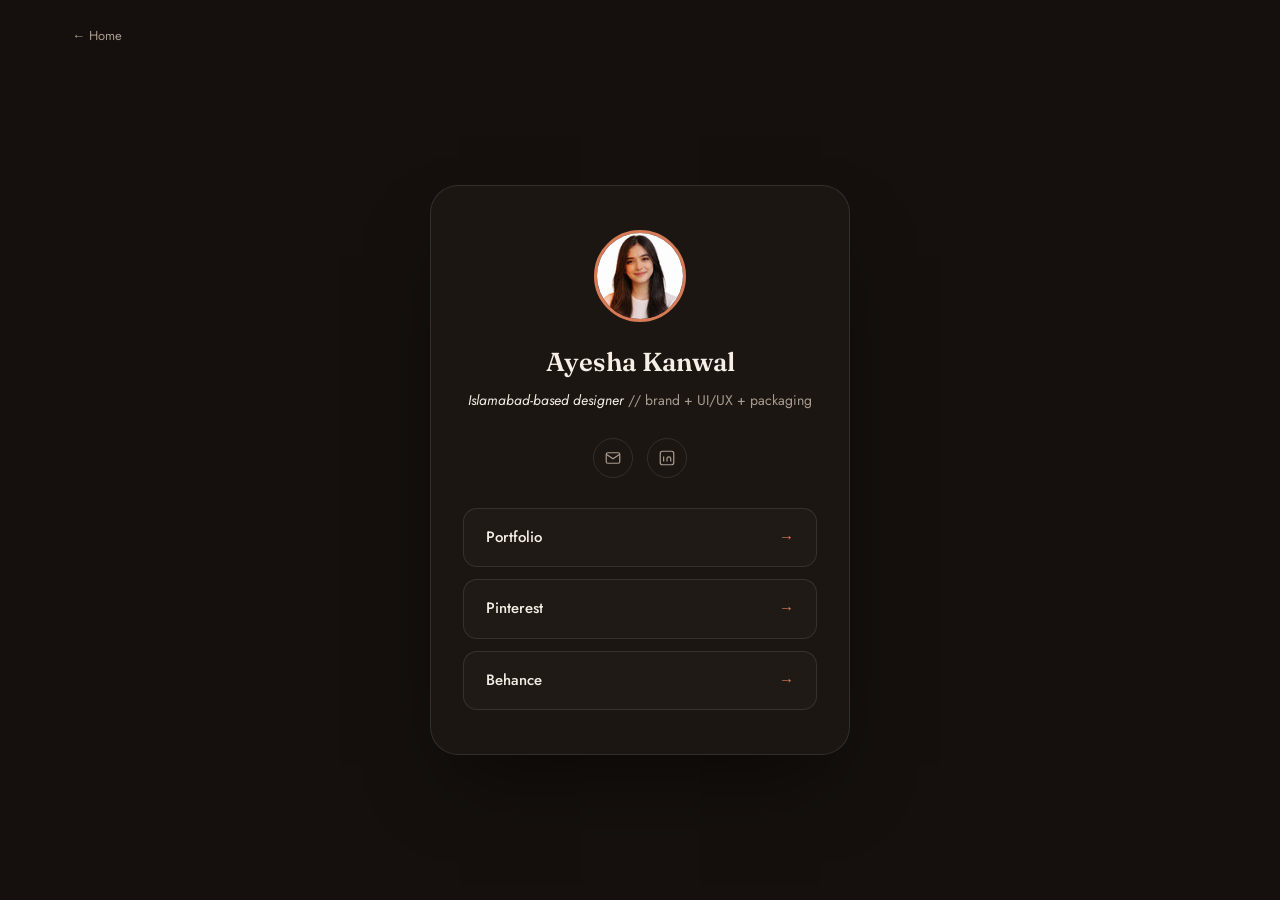
==== links.html @ e9905bc5 "Redesign as hero landing + link-in-bio + portfolio pages Replace the multi-section homepage with a t" ====
<!DOCTYPE html>
<html lang="en">
<head>
<meta charset="UTF-8">
<meta name="viewport" content="width=device-width, initial-scale=1.0">
<title>Ayesha Kanwal — Links</title>
<meta name="description" content="Ayesha Kanwal — Portfolio, Pinterest and Behance.">
<link rel="icon" href="data:image/svg+xml,%3Csvg xmlns='http://www.w3.org/2000/svg' viewBox='0 0 100 100'%3E%3Crect width='100' height='100' rx='22' fill='%2315100d'/%3E%3Ctext x='50' y='68' font-size='50' font-family='Georgia' font-weight='700' fill='%23d97a56' text-anchor='middle'%3EAK%3C/text%3E%3C/svg%3E">
<link rel="preconnect" href="https://fonts.googleapis.com">
<link rel="preconnect" href="https://fonts.gstatic.com" crossorigin>
<link href="https://fonts.googleapis.com/css2?family=Fraunces:ital,opsz,wght@0,9..144,500;1,9..144,500;1,9..144,600&family=Jost:wght@400;500;600&display=swap" rel="stylesheet">
<link rel="stylesheet" href="css/style.css">
</head>
<body class="links-body">

<a href="index.html" class="links-back" data-hover>← Home</a>

<div class="links-card reveal">
  <img class="links-avatar" src="assets/ayesha-avatar.jpg" alt="Ayesha Kanwal">
  <h1 class="links-name">Ayesha Kanwal</h1>
  <p class="links-bio"><em>Islamabad-based designer</em> // brand + UI/UX + packaging</p>

  <div class="links-icons">
    <a href="mailto:design.by.ayesha.k@gmail.com" aria-label="Email" data-hover>
      <svg viewBox="0 0 24 24" fill="none" stroke="currentColor" stroke-width="1.6"><rect x="3" y="5" width="18" height="14" rx="2"/><path d="M3 7l9 6 9-6"/></svg>
    </a>
    <a href="https://www.linkedin.com/in/ayesha-kanwal-a66848278" target="_blank" rel="noopener noreferrer" aria-label="LinkedIn" data-hover>
      <svg viewBox="0 0 24 24" fill="none" stroke="currentColor" stroke-width="1.6"><rect x="3" y="3" width="18" height="18" rx="3"/><path d="M7.5 10v6.5M7.5 7.5v.01M12 16.5V13c0-1.4 1-2.5 2.5-2.5s2.5 1.1 2.5 2.5v3.5"/></svg>
    </a>
  </div>

  <nav class="links-buttons">
    <a class="link-btn" href="portfolio.html" data-hover>
      <span>Portfolio</span><i>→</i>
    </a>
    <a class="link-btn" href="https://www.pinterest.com/" target="_blank" rel="noopener noreferrer" data-hover title="Placeholder — replace with Ayesha's real Pinterest URL">
      <span>Pinterest</span><i>→</i>
    </a>
    <a class="link-btn" href="https://www.behance.net/ayeshakanwal14" target="_blank" rel="noopener noreferrer" data-hover>
      <span>Behance</span><i>→</i>
    </a>
  </nav>
</div>

<script src="js/script.js"></script>
</body>
</html>
---- css/style.css ----
/* ---------- Reset & base ---------- */
* { margin: 0; padding: 0; box-sizing: border-box; }

:root {
  --bg: #15100d;
  --bg-soft: #1c1612;
  --card: #211a15;
  --border: rgba(255,255,255,0.1);
  --text: #f5efe6;
  --text-dim: #a89c8f;
  --accent: #d97a56;
  --serif: "Fraunces", Georgia, serif;
  --sans: "Jost", -apple-system, BlinkMacSystemFont, sans-serif;
  --gutter: clamp(20px, 6vw, 72px);
}

html { scroll-behavior: smooth; }

body {
  background: var(--bg);
  color: var(--text);
  font-family: var(--sans);
  line-height: 1.55;
}

img { max-width: 100%; display: block; }
a { color: inherit; text-decoration: none; }

/* ---------- Cursor ---------- */
.cursor-dot {
  position: fixed; top: 0; left: 0; width: 12px; height: 12px;
  border-radius: 50%; background: var(--accent);
  pointer-events: none; z-index: 9999;
  transform: translate(-50%, -50%);
  transition: width .2s ease, height .2s ease, background .2s ease, opacity .2s ease;
  opacity: 0;
}
.cursor-dot.active { opacity: 1; }
.cursor-dot.hovering { width: 42px; height: 42px; background: rgba(217,122,86,.22); border: 1px solid var(--accent); }

/* ---------- Reveal ---------- */
.reveal { opacity: 0; transform: translateY(22px); transition: opacity .8s ease var(--d,0s), transform .8s ease var(--d,0s); }
.reveal.in-view { opacity: 1; transform: none; }

/* =====================================================
   HERO PAGE (index.html)
===================================================== */
.hero-body { min-height: 100vh; overflow-x: hidden; }

.hero-page {
  min-height: 100vh;
  display: flex;
  flex-direction: column;
  justify-content: space-between;
  padding: 56px var(--gutter) 44px;
  gap: 40px;
}

.hero-top { text-align: center; }
.wordmark {
  font-family: var(--sans);
  font-weight: 500;
  font-size: clamp(13px, 1.6vw, 16px);
  letter-spacing: .38em;
  text-transform: uppercase;
}
.hero-kicker {
  margin-top: 12px;
  font-family: var(--serif);
  font-style: italic;
  font-size: clamp(13px, 1.6vw, 16px);
  color: var(--text-dim);
  letter-spacing: .01em;
}

.collage-stage {
  position: relative;
  width: 100%;
  max-width: 1200px;
  margin: 0 auto;
  min-height: clamp(380px, 56vw, 620px);
  flex: 1;
}

.collage-headline {
  position: absolute;
  inset: 0;
  display: flex;
  flex-direction: column;
  align-items: center;
  justify-content: center;
  text-align: center;
  font-family: var(--serif);
  font-style: italic;
  font-weight: 500;
  font-size: clamp(2.1rem, 7.4vw, 5.2rem);
  line-height: 1.08;
  z-index: 1;
  pointer-events: none;
}
.collage-headline .line-2 { color: var(--accent); }

.collage-photo {
  position: absolute;
  overflow: hidden;
  z-index: 2;
  border: 1px solid var(--border);
  box-shadow: 0 30px 55px -18px rgba(0,0,0,.65);
  background: var(--card);
}
.collage-photo img { width: 100%; height: 100%; object-fit: cover; }

.photo-1 { width: 21%; aspect-ratio: 1/1; top: 2%; left: 4%; border-radius: 50%; transform: rotate(-4deg); }
.photo-2 { width: 25%; aspect-ratio: 1/1; top: -2%; left: 37%; border-radius: 50%; transform: rotate(3deg); }
.photo-3 { width: 19%; aspect-ratio: 4/5; top: 6%; right: 5%; border-radius: 22px; transform: rotate(5deg); }
.photo-4 { width: 19%; aspect-ratio: 4/5; bottom: 4%; left: 33%; border-radius: 22px; transform: rotate(-5deg); }
.photo-5 { width: 21%; aspect-ratio: 4/5; bottom: -2%; right: 14%; border-radius: 22px; transform: rotate(4deg); }

.hero-bottom {
  display: flex;
  align-items: flex-end;
  justify-content: space-between;
  flex-wrap: wrap;
  gap: 24px;
}

.view-portfolio-btn {
  display: inline-flex;
  align-items: center;
  padding: 15px 30px;
  border: 1px solid var(--border);
  border-radius: 2px;
  font-family: var(--serif);
  font-style: italic;
  font-size: 16px;
  transition: background .25s ease, color .25s ease, border-color .25s ease;
}
.view-portfolio-btn:hover { background: var(--accent); border-color: var(--accent); color: #15100d; }

.hero-social {
  display: flex;
  align-items: center;
  gap: 22px;
  font-size: 13px;
  letter-spacing: .06em;
  text-transform: uppercase;
}
.social-label { display: flex; align-items: center; gap: 10px; font-style: italic; color: var(--text-dim); font-family: var(--serif); text-transform: none; letter-spacing: 0; }
.social-label i { display: inline-block; width: 40px; height: 1px; background: var(--border); }
.hero-social a { color: var(--text); transition: color .2s ease; }
.hero-social a:hover { color: var(--accent); }

@media (max-width: 720px) {
  .hero-page { padding: 40px 20px 32px; }
  .collage-stage { min-height: 460px; }
  .hero-bottom { flex-direction: column; align-items: center; text-align: center; }
  .view-portfolio-btn { width: 100%; justify-content: center; }
  .hero-social { flex-wrap: wrap; justify-content: center; }
}

/* =====================================================
   LINKS PAGE (links.html)
===================================================== */
.links-body {
  min-height: 100vh;
  display: flex;
  align-items: center;
  justify-content: center;
  padding: 80px 20px 40px;
}

.links-back {
  position: fixed;
  top: 26px; left: var(--gutter);
  font-size: 13px;
  color: var(--text-dim);
  transition: color .2s ease;
  z-index: 5;
}
.links-back:hover { color: var(--accent); }

.links-card {
  width: 100%;
  max-width: 420px;
  background: var(--bg-soft);
  border: 1px solid var(--border);
  border-radius: 28px;
  padding: 44px 32px;
  text-align: center;
  box-shadow: 0 40px 80px -30px rgba(0,0,0,.6);
}

.links-avatar {
  width: 92px; height: 92px;
  border-radius: 50%;
  object-fit: cover;
  margin: 0 auto 20px;
  border: 3px solid var(--accent);
}

.links-name { font-family: var(--serif); font-weight: 600; font-size: 26px; }
.links-bio { margin-top: 8px; color: var(--text-dim); font-size: 14px; }
.links-bio em { color: var(--text); font-style: italic; }

.links-icons { display: flex; justify-content: center; gap: 14px; margin: 26px 0 30px; }
.links-icons a {
  width: 40px; height: 40px; border-radius: 50%;
  border: 1px solid var(--border);
  display: flex; align-items: center; justify-content: center;
  color: var(--text-dim);
  transition: border-color .2s ease, color .2s ease;
}
.links-icons a:hover { border-color: var(--accent); color: var(--accent); }
.links-icons svg { width: 18px; height: 18px; }

.links-buttons { display: flex; flex-direction: column; gap: 12px; }
.link-btn {
  display: flex; align-items: center; justify-content: space-between;
  padding: 17px 22px;
  border: 1px solid var(--border);
  border-radius: 14px;
  background: rgba(255,255,255,.02);
  font-weight: 500; font-size: 15px;
  transition: border-color .2s ease, background .2s ease, transform .2s ease;
}
.link-btn i { color: var(--accent); font-style: normal; }
.link-btn:hover { border-color: var(--accent); background: rgba(217,122,86,.08); transform: translateY(-2px); }

/* =====================================================
   PORTFOLIO PAGE (portfolio.html)
===================================================== */
.portfolio-nav {
  display: flex; align-items: center; justify-content: space-between;
  padding: 26px var(--gutter);
  max-width: 1400px; margin: 0 auto;
}
.wordmark-sm { font-size: 13px; letter-spacing: .28em; font-weight: 500; }
.portfolio-back { font-size: 13px; color: var(--text-dim); transition: color .2s ease; }
.portfolio-back:hover { color: var(--accent); }

.portfolio-head { max-width: 1400px; margin: 0 auto; padding: 30px var(--gutter) 50px; max-width: 700px; }
.section-eyebrow { font-size: 13px; text-transform: uppercase; letter-spacing: .08em; color: var(--accent); font-weight: 600; margin-bottom: 14px; }
.portfolio-head h1 { font-family: var(--serif); font-weight: 600; font-size: clamp(1.8rem, 3.6vw, 2.8rem); letter-spacing: -.01em; }
.section-sub { margin-top: 14px; color: var(--text-dim); font-size: 16px; max-width: 60ch; }

.bento-wrap { max-width: 1400px; margin: 0 auto; padding: 0 var(--gutter) 110px; }

.bento {
  display: grid;
  grid-template-columns: repeat(4, 1fr);
  grid-auto-rows: 220px;
  grid-auto-flow: dense;
  gap: 20px;
}
.bento-item {
  position: relative; border-radius: 18px; overflow: hidden;
  border: 1px solid var(--border); background: var(--card); cursor: pointer;
}
.bento-item.size-big { grid-column: span 2; grid-row: span 2; }
.bento-item.size-wide { grid-column: span 2; grid-row: span 1; }
.bento-item.size-tall { grid-column: span 1; grid-row: span 2; }
.bento-item.size-normal { grid-column: span 1; grid-row: span 1; }

.bento-img { position: absolute; inset: 0; width: 100%; height: 100%; object-fit: cover; transition: opacity .5s ease, transform .6s cubic-bezier(.2,.7,.2,1); }
.bento-img.img-b { opacity: 0; }
.bento-item:hover .bento-img.img-a { opacity: 0; }
.bento-item:hover .bento-img.img-b { opacity: 1; transform: scale(1.06); }

.bento-overlay {
  position: absolute; inset: 0; z-index: 2; pointer-events: none;
  background: linear-gradient(to top, rgba(0,0,0,.88) 0%, rgba(0,0,0,.15) 55%, rgba(0,0,0,0) 75%);
  display: flex; flex-direction: column; justify-content: flex-end; padding: 22px;
}
.work-tag {
  align-self: flex-start; font-size: 11px; text-transform: uppercase; letter-spacing: .05em;
  font-weight: 700; color: #15100d; background: var(--accent); padding: 4px 10px; border-radius: 999px; margin-bottom: 12px;
}
.bento-title { font-family: var(--serif); font-weight: 600; font-size: clamp(16px, 1.6vw, 21px); line-height: 1.25; }
.bento-count { margin-top: 8px; font-size: 12px; color: var(--text-dim); }

.portfolio-footer {
  display: flex; justify-content: space-between; align-items: center; flex-wrap: wrap; gap: 12px;
  max-width: 1400px; margin: 0 auto; padding: 30px var(--gutter) 60px;
  border-top: 1px solid var(--border); color: var(--text-dim); font-size: 14px;
}
.portfolio-footer a:hover { color: var(--accent); }

/* ---------- Lightbox ---------- */
.lightbox {
  position: fixed; inset: 0; z-index: 200; background: rgba(8,6,5,.92);
  display: flex; align-items: center; justify-content: center; padding: 40px 20px;
  opacity: 0; pointer-events: none; transition: opacity .3s ease;
  backdrop-filter: blur(6px);
}
.lightbox.open { opacity: 1; pointer-events: auto; }
.lightbox-inner { max-width: 880px; width: 100%; max-height: 88vh; overflow-y: auto; background: var(--bg-soft); border: 1px solid var(--border); border-radius: 20px; padding: 28px; position: relative; }
.lightbox-close { position: sticky; top: 0; float: right; background: var(--card); border: 1px solid var(--border); color: var(--text); width: 38px; height: 38px; border-radius: 50%; cursor: pointer; font-size: 16px; z-index: 5; }
.lightbox-images { display: flex; flex-direction: column; gap: 14px; clear: both; margin-top: 8px; }
.lightbox-images img { border-radius: 12px; width: 100%; }
.lightbox-meta { margin-top: 22px; text-align: center; }
.lightbox-meta h3 { font-family: var(--serif); font-size: 22px; font-weight: 600; margin: 12px 0 20px; }
.btn-solid {
  display: inline-flex; align-items: center; gap: 8px;
  padding: 14px 26px; border-radius: 999px; font-weight: 600; font-size: 14px;
  background: var(--accent); color: #15100d;
  transition: transform .25s ease, filter .25s ease;
}
.btn-solid:hover { transform: translateY(-2px); filter: brightness(1.08); }

@media (max-width: 1000px) {
  .bento { grid-template-columns: repeat(2, 1fr); }
  .bento-item.size-big { grid-column: span 2; grid-row: span 2; }
  .bento-item.size-wide { grid-column: span 2; }
  .bento-item.size-tall { grid-column: span 1; grid-row: span 2; }
}
@media (max-width: 640px) {
  .bento { grid-template-columns: 1fr; grid-auto-rows: 260px; }
  .bento-item.size-big, .bento-item.size-wide, .bento-item.size-tall, .bento-item.size-normal { grid-column: span 1; grid-row: span 1; }
  .portfolio-nav { flex-direction: column; gap: 10px; text-align: center; }
}
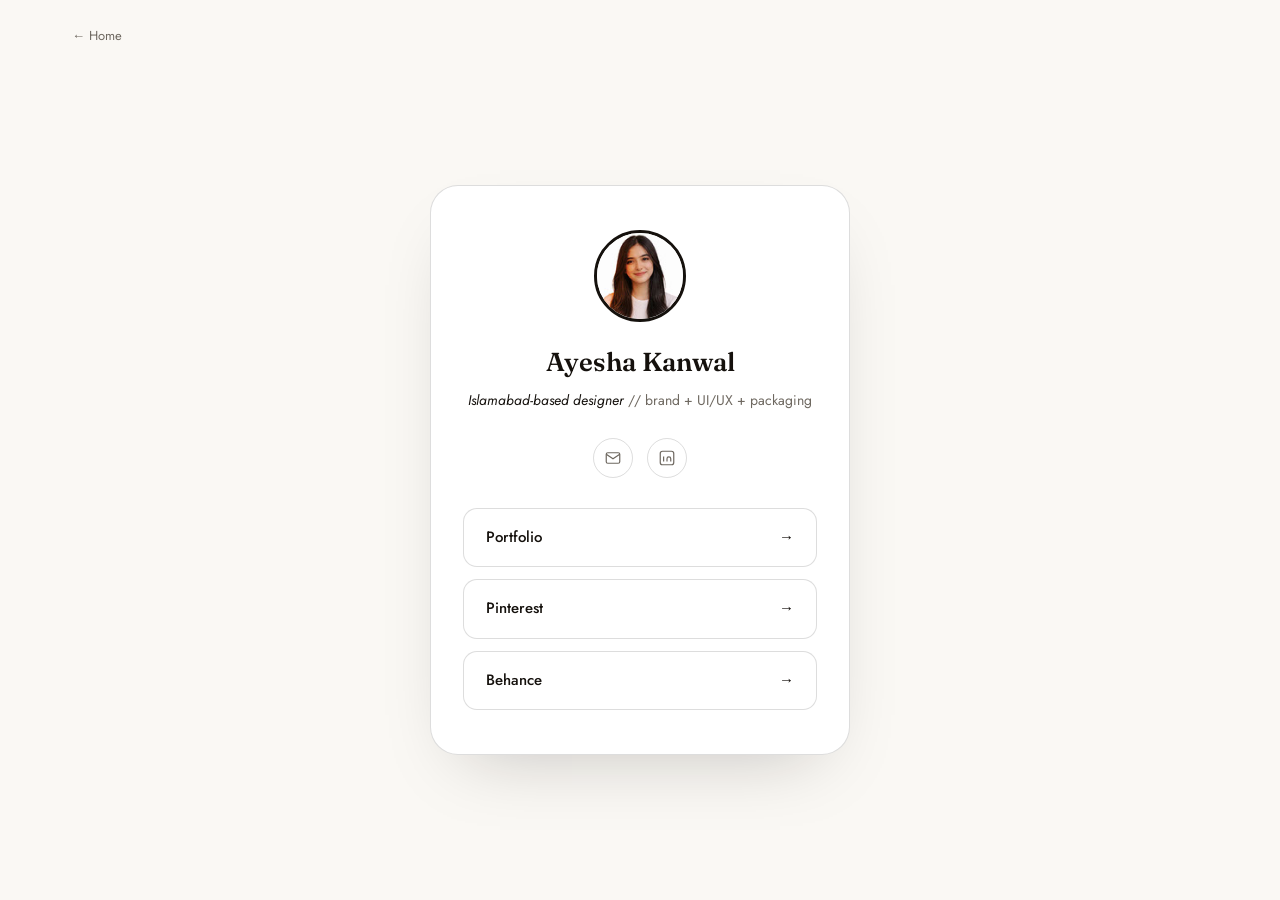
==== commit 810e4a37: "Redesign hero: white/black type-driven layout with cursor-trail reveal Replace the dark full-bleed p" ====
--- a/links.html
+++ b/links.html
@@ -5,7 +5,7 @@
 <meta name="viewport" content="width=device-width, initial-scale=1.0">
 <title>Ayesha Kanwal — Links</title>
 <meta name="description" content="Ayesha Kanwal — Portfolio, Pinterest and Behance.">
-<link rel="icon" href="data:image/svg+xml,%3Csvg xmlns='http://www.w3.org/2000/svg' viewBox='0 0 100 100'%3E%3Crect width='100' height='100' rx='22' fill='%2315100d'/%3E%3Ctext x='50' y='68' font-size='50' font-family='Georgia' font-weight='700' fill='%23d97a56' text-anchor='middle'%3EAK%3C/text%3E%3C/svg%3E">
+<link rel="icon" href="data:image/svg+xml,%3Csvg xmlns='http://www.w3.org/2000/svg' viewBox='0 0 100 100'%3E%3Crect width='100' height='100' rx='22' fill='%23faf8f4'/%3E%3Ctext x='50' y='68' font-size='50' font-family='Georgia' font-weight='700' fill='%2315110d' text-anchor='middle'%3EAK%3C/text%3E%3C/svg%3E">
 <link rel="preconnect" href="https://fonts.googleapis.com">
 <link rel="preconnect" href="https://fonts.gstatic.com" crossorigin>
 <link href="https://fonts.googleapis.com/css2?family=Fraunces:ital,opsz,wght@0,9..144,500;1,9..144,500;1,9..144,600&family=Jost:wght@400;500;600&display=swap" rel="stylesheet">
@@ -42,6 +42,7 @@
   </nav>
 </div>
 
+<script src="https://cdnjs.cloudflare.com/ajax/libs/gsap/3.12.5/gsap.min.js"></script>
 <script src="js/script.js"></script>
 </body>
 </html>
--- a/css/style.css
+++ b/css/style.css
@@ -2,13 +2,13 @@
 * { margin: 0; padding: 0; box-sizing: border-box; }
 
 :root {
-  --bg: #15100d;
-  --bg-soft: #1c1612;
-  --card: #211a15;
-  --border: rgba(255,255,255,0.1);
-  --text: #f5efe6;
-  --text-dim: #a89c8f;
-  --accent: #d97a56;
+  --bg: #faf8f4;
+  --bg-soft: #ffffff;
+  --card: #ffffff;
+  --border: rgba(20,17,15,0.14);
+  --text: #15110d;
+  --text-dim: #6e6860;
+  --accent: #15110d;
   --serif: "Fraunces", Georgia, serif;
   --sans: "Jost", -apple-system, BlinkMacSystemFont, sans-serif;
   --gutter: clamp(20px, 6vw, 72px);
@@ -26,136 +26,131 @@
 img { max-width: 100%; display: block; }
 a { color: inherit; text-decoration: none; }
 
-/* ---------- Cursor ---------- */
+/* Real OS cursor is replaced by the custom comet dot (see .cursor-dot). */
+@media (hover: hover) and (pointer: fine) {
+  html, body, a, button, [data-hover] { cursor: none; }
+}
+
+/* ---------- Grain texture (subtle, monochrome) ---------- */
+.grain {
+  position: fixed; inset: 0; z-index: 1; pointer-events: none;
+  opacity: .05; mix-blend-mode: multiply;
+  background-image: url("data:image/svg+xml,%3Csvg xmlns='http://www.w3.org/2000/svg' width='120' height='120'%3E%3Cfilter id='n'%3E%3CfeTurbulence type='fractalNoise' baseFrequency='0.85' numOctaves='2' stitchTiles='stitch'/%3E%3C/filter%3E%3Crect width='100%25' height='100%25' filter='url(%23n)'/%3E%3C/svg%3E");
+}
+
+/* ---------- Cursor: small comet replacing the OS pointer ---------- */
 .cursor-dot {
-  position: fixed; top: 0; left: 0; width: 12px; height: 12px;
-  border-radius: 50%; background: var(--accent);
+  position: fixed; top: 0; left: 0; width: 26px; height: 18px;
+  background: var(--text);
+  /* rounded leading edge, sharp trailing corner -> teardrop/comet shape */
+  border-radius: 50% 50% 50% 4px;
   pointer-events: none; z-index: 9999;
-  transform: translate(-50%, -50%);
-  transition: width .2s ease, height .2s ease, background .2s ease, opacity .2s ease;
   opacity: 0;
+  transition: opacity .25s ease;
 }
 .cursor-dot.active { opacity: 1; }
-.cursor-dot.hovering { width: 42px; height: 42px; background: rgba(217,122,86,.22); border: 1px solid var(--accent); }
 
 /* ---------- Reveal ---------- */
 .reveal { opacity: 0; transform: translateY(22px); transition: opacity .8s ease var(--d,0s), transform .8s ease var(--d,0s); }
 .reveal.in-view { opacity: 1; transform: none; }
 
 /* =====================================================
-   HERO PAGE (index.html)
+   HERO PAGE (index.html) — white, type-driven, animated
 ===================================================== */
-.hero-body { min-height: 100vh; overflow-x: hidden; }
-
-.hero-page {
+.hero-body { min-height: 100vh; overflow-x: hidden; position: relative; }
+
+.hero-stack { position: relative; }
+
+.hero-white {
   min-height: 100vh;
   display: flex;
   flex-direction: column;
   justify-content: space-between;
-  padding: 56px var(--gutter) 44px;
   gap: 40px;
 }
 
-.hero-top { text-align: center; }
-.wordmark {
-  font-family: var(--sans);
-  font-weight: 500;
-  font-size: clamp(13px, 1.6vw, 16px);
-  letter-spacing: .38em;
-  text-transform: uppercase;
-}
-.hero-kicker {
-  margin-top: 12px;
-  font-family: var(--serif);
-  font-style: italic;
-  font-size: clamp(13px, 1.6vw, 16px);
-  color: var(--text-dim);
-  letter-spacing: .01em;
-}
-
-.collage-stage {
-  position: relative;
-  width: 100%;
-  max-width: 1200px;
-  margin: 0 auto;
-  min-height: clamp(380px, 56vw, 620px);
-  flex: 1;
-}
-
-.collage-headline {
-  position: absolute;
-  inset: 0;
+/* Dark/inverted duplicate of the hero, revealed only through the
+   trailing clip-path mask that follows the cursor (see hero-blob.js). */
+.hero-invert {
+  position: absolute; inset: 0;
+  min-height: 100vh;
   display: flex;
   flex-direction: column;
-  align-items: center;
-  justify-content: center;
-  text-align: center;
+  justify-content: space-between;
+  gap: 40px;
+  background: #0c0a09;
+  pointer-events: none;
+  z-index: 2;
+  clip-path: url(#heroClip);
+}
+.hero-invert .hw-logo,
+.hero-invert .hw-para,
+.hero-invert .hw-giant { color: #faf8f4; }
+.hero-invert .hw-lead,
+.hero-invert .hw-nav-links span { color: rgba(250,248,244,.65); }
+.hero-invert .hw-logo-dot { background: #faf8f4; }
+
+.trail-svg { position: absolute; width: 0; height: 0; }
+
+.hw-nav {
+  display: flex; align-items: center; justify-content: space-between;
+  padding: 30px var(--gutter);
+}
+.hw-logo {
   font-family: var(--serif);
   font-style: italic;
   font-weight: 500;
-  font-size: clamp(2.1rem, 7.4vw, 5.2rem);
-  line-height: 1.08;
-  z-index: 1;
-  pointer-events: none;
-}
-.collage-headline .line-2 { color: var(--accent); }
-
-.collage-photo {
-  position: absolute;
-  overflow: hidden;
-  z-index: 2;
-  border: 1px solid var(--border);
-  box-shadow: 0 30px 55px -18px rgba(0,0,0,.65);
-  background: var(--card);
-}
-.collage-photo img { width: 100%; height: 100%; object-fit: cover; }
-
-.photo-1 { width: 21%; aspect-ratio: 1/1; top: 2%; left: 4%; border-radius: 50%; transform: rotate(-4deg); }
-.photo-2 { width: 25%; aspect-ratio: 1/1; top: -2%; left: 37%; border-radius: 50%; transform: rotate(3deg); }
-.photo-3 { width: 19%; aspect-ratio: 4/5; top: 6%; right: 5%; border-radius: 22px; transform: rotate(5deg); }
-.photo-4 { width: 19%; aspect-ratio: 4/5; bottom: 4%; left: 33%; border-radius: 22px; transform: rotate(-5deg); }
-.photo-5 { width: 21%; aspect-ratio: 4/5; bottom: -2%; right: 14%; border-radius: 22px; transform: rotate(4deg); }
-
-.hero-bottom {
-  display: flex;
-  align-items: flex-end;
-  justify-content: space-between;
-  flex-wrap: wrap;
-  gap: 24px;
-}
-
-.view-portfolio-btn {
+  font-size: clamp(17px, 2vw, 21px);
+  color: var(--text);
   display: inline-flex;
   align-items: center;
-  padding: 15px 30px;
-  border: 1px solid var(--border);
-  border-radius: 2px;
-  font-family: var(--serif);
-  font-style: italic;
-  font-size: 16px;
-  transition: background .25s ease, color .25s ease, border-color .25s ease;
-}
-.view-portfolio-btn:hover { background: var(--accent); border-color: var(--accent); color: #15100d; }
-
-.hero-social {
-  display: flex;
-  align-items: center;
-  gap: 22px;
-  font-size: 13px;
-  letter-spacing: .06em;
-  text-transform: uppercase;
-}
-.social-label { display: flex; align-items: center; gap: 10px; font-style: italic; color: var(--text-dim); font-family: var(--serif); text-transform: none; letter-spacing: 0; }
-.social-label i { display: inline-block; width: 40px; height: 1px; background: var(--border); }
-.hero-social a { color: var(--text); transition: color .2s ease; }
-.hero-social a:hover { color: var(--accent); }
-
-@media (max-width: 720px) {
-  .hero-page { padding: 40px 20px 32px; }
-  .collage-stage { min-height: 460px; }
-  .hero-bottom { flex-direction: column; align-items: center; text-align: center; }
-  .view-portfolio-btn { width: 100%; justify-content: center; }
-  .hero-social { flex-wrap: wrap; justify-content: center; }
+}
+.hw-logo-dot {
+  display: inline-block;
+  width: 6px; height: 6px;
+  border-radius: 50%;
+  background: var(--accent);
+  margin-left: 8px;
+  flex-shrink: 0;
+}
+.hw-nav-links { display: flex; gap: 24px; }
+.hw-nav-links a {
+  font-size: 11px; letter-spacing: .12em; text-transform: uppercase; font-weight: 500;
+  color: var(--text-dim); transition: color .2s ease;
+}
+.hw-nav-links a:hover { color: var(--accent); }
+
+.hw-intro { padding: 0 var(--gutter); max-width: 620px; }
+.hw-lead { font-size: clamp(14px, 1.7vw, 17px); color: var(--text-dim); margin-bottom: 8px; }
+.hw-para {
+  font-family: var(--sans);
+  font-weight: 500;
+  font-size: clamp(19px, 2.8vw, 27px);
+  line-height: 1.4;
+  color: var(--text);
+}
+
+.hw-giant {
+  display: block;
+  font-family: var(--sans);
+  font-weight: 700;
+  font-size: clamp(4.2rem, 17vw, 11.5rem);
+  line-height: .84;
+  letter-spacing: -.02em;
+  color: var(--text);
+  padding: 0 var(--gutter) 20px;
+  text-decoration: none;
+  transition: color .3s ease;
+}
+.hw-giant:hover { color: var(--accent); }
+
+.hw-nav .line, .hw-intro .line, .hw-giant .line { overflow: hidden; display: block; }
+.hw-nav .word, .hw-intro .word, .hw-giant .word { display: inline-block; will-change: transform; }
+
+@media (max-width: 640px) {
+  .hw-nav { padding: 22px 20px; }
+  .hw-intro { padding: 0 20px; }
+  .hw-giant { padding: 0 20px 10px; }
 }
 
 /* =====================================================
@@ -167,6 +162,7 @@
   align-items: center;
   justify-content: center;
   padding: 80px 20px 40px;
+  position: relative; z-index: 2;
 }
 
 .links-back {
@@ -187,7 +183,7 @@
   border-radius: 28px;
   padding: 44px 32px;
   text-align: center;
-  box-shadow: 0 40px 80px -30px rgba(0,0,0,.6);
+  box-shadow: 0 30px 70px -35px rgba(20,17,15,.25);
 }
 
 .links-avatar {
@@ -219,12 +215,12 @@
   padding: 17px 22px;
   border: 1px solid var(--border);
   border-radius: 14px;
-  background: rgba(255,255,255,.02);
+  background: var(--card);
   font-weight: 500; font-size: 15px;
   transition: border-color .2s ease, background .2s ease, transform .2s ease;
 }
 .link-btn i { color: var(--accent); font-style: normal; }
-.link-btn:hover { border-color: var(--accent); background: rgba(217,122,86,.08); transform: translateY(-2px); }
+.link-btn:hover { border-color: var(--accent); background: rgba(229,83,31,.06); transform: translateY(-2px); }
 
 /* =====================================================
    PORTFOLIO PAGE (portfolio.html)
@@ -233,17 +229,18 @@
   display: flex; align-items: center; justify-content: space-between;
   padding: 26px var(--gutter);
   max-width: 1400px; margin: 0 auto;
+  position: relative; z-index: 2;
 }
 .wordmark-sm { font-size: 13px; letter-spacing: .28em; font-weight: 500; }
 .portfolio-back { font-size: 13px; color: var(--text-dim); transition: color .2s ease; }
 .portfolio-back:hover { color: var(--accent); }
 
-.portfolio-head { max-width: 1400px; margin: 0 auto; padding: 30px var(--gutter) 50px; max-width: 700px; }
+.portfolio-head { max-width: 700px; margin: 0 auto; padding: 30px var(--gutter) 50px; position: relative; z-index: 2; }
 .section-eyebrow { font-size: 13px; text-transform: uppercase; letter-spacing: .08em; color: var(--accent); font-weight: 600; margin-bottom: 14px; }
 .portfolio-head h1 { font-family: var(--serif); font-weight: 600; font-size: clamp(1.8rem, 3.6vw, 2.8rem); letter-spacing: -.01em; }
 .section-sub { margin-top: 14px; color: var(--text-dim); font-size: 16px; max-width: 60ch; }
 
-.bento-wrap { max-width: 1400px; margin: 0 auto; padding: 0 var(--gutter) 110px; }
+.bento-wrap { max-width: 1400px; margin: 0 auto; padding: 0 var(--gutter) 110px; position: relative; z-index: 2; }
 
 .bento {
   display: grid;
@@ -253,7 +250,7 @@
   gap: 20px;
 }
 .bento-item {
-  position: relative; border-radius: 18px; overflow: hidden;
+  position: relative; border-radius: 16px; overflow: hidden;
   border: 1px solid var(--border); background: var(--card); cursor: pointer;
 }
 .bento-item.size-big { grid-column: span 2; grid-row: span 2; }
@@ -268,33 +265,34 @@
 
 .bento-overlay {
   position: absolute; inset: 0; z-index: 2; pointer-events: none;
-  background: linear-gradient(to top, rgba(0,0,0,.88) 0%, rgba(0,0,0,.15) 55%, rgba(0,0,0,0) 75%);
+  background: linear-gradient(to top, rgba(10,8,7,.9) 0%, rgba(10,8,7,.2) 55%, rgba(10,8,7,0) 75%);
   display: flex; flex-direction: column; justify-content: flex-end; padding: 22px;
 }
 .work-tag {
   align-self: flex-start; font-size: 11px; text-transform: uppercase; letter-spacing: .05em;
-  font-weight: 700; color: #15100d; background: var(--accent); padding: 4px 10px; border-radius: 999px; margin-bottom: 12px;
-}
-.bento-title { font-family: var(--serif); font-weight: 600; font-size: clamp(16px, 1.6vw, 21px); line-height: 1.25; }
-.bento-count { margin-top: 8px; font-size: 12px; color: var(--text-dim); }
+  font-weight: 700; color: #fff; background: var(--accent); padding: 4px 10px; border-radius: 999px; margin-bottom: 12px;
+}
+.bento-title { font-family: var(--serif); font-weight: 600; font-size: clamp(16px, 1.6vw, 21px); line-height: 1.25; color: #fff; }
+.bento-count { margin-top: 8px; font-size: 12px; color: rgba(255,255,255,.7); }
 
 .portfolio-footer {
   display: flex; justify-content: space-between; align-items: center; flex-wrap: wrap; gap: 12px;
   max-width: 1400px; margin: 0 auto; padding: 30px var(--gutter) 60px;
   border-top: 1px solid var(--border); color: var(--text-dim); font-size: 14px;
+  position: relative; z-index: 2;
 }
 .portfolio-footer a:hover { color: var(--accent); }
 
 /* ---------- Lightbox ---------- */
 .lightbox {
-  position: fixed; inset: 0; z-index: 200; background: rgba(8,6,5,.92);
+  position: fixed; inset: 0; z-index: 200; background: rgba(10,8,7,.9);
   display: flex; align-items: center; justify-content: center; padding: 40px 20px;
   opacity: 0; pointer-events: none; transition: opacity .3s ease;
   backdrop-filter: blur(6px);
 }
 .lightbox.open { opacity: 1; pointer-events: auto; }
 .lightbox-inner { max-width: 880px; width: 100%; max-height: 88vh; overflow-y: auto; background: var(--bg-soft); border: 1px solid var(--border); border-radius: 20px; padding: 28px; position: relative; }
-.lightbox-close { position: sticky; top: 0; float: right; background: var(--card); border: 1px solid var(--border); color: var(--text); width: 38px; height: 38px; border-radius: 50%; cursor: pointer; font-size: 16px; z-index: 5; }
+.lightbox-close { position: sticky; top: 0; float: right; background: var(--bg); border: 1px solid var(--border); color: var(--text); width: 38px; height: 38px; border-radius: 50%; cursor: pointer; font-size: 16px; z-index: 5; }
 .lightbox-images { display: flex; flex-direction: column; gap: 14px; clear: both; margin-top: 8px; }
 .lightbox-images img { border-radius: 12px; width: 100%; }
 .lightbox-meta { margin-top: 22px; text-align: center; }
@@ -302,10 +300,10 @@
 .btn-solid {
   display: inline-flex; align-items: center; gap: 8px;
   padding: 14px 26px; border-radius: 999px; font-weight: 600; font-size: 14px;
-  background: var(--accent); color: #15100d;
-  transition: transform .25s ease, filter .25s ease;
-}
-.btn-solid:hover { transform: translateY(-2px); filter: brightness(1.08); }
+  background: transparent; color: var(--text); border: 1.5px solid var(--text);
+  transition: background .25s ease, color .25s ease;
+}
+.btn-solid:hover { background: var(--text); color: var(--bg); }
 
 @media (max-width: 1000px) {
   .bento { grid-template-columns: repeat(2, 1fr); }
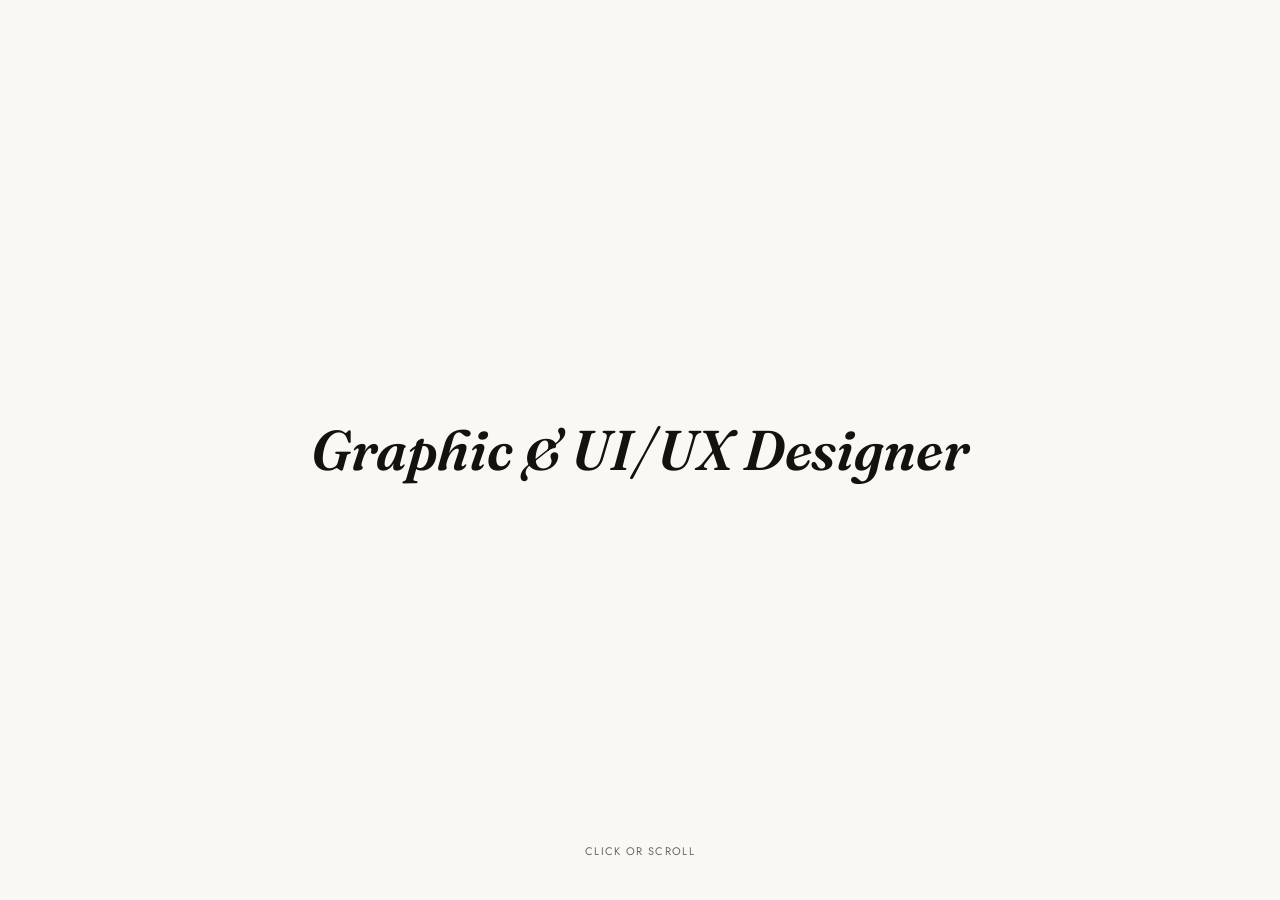
==== commit 6330b54e: "Simplify hero header to a single View Portfolio button; add portrait + intro overlay - Hero nav: dro" ====
--- a/links.html
+++ b/links.html
@@ -13,11 +13,17 @@
 </head>
 <body class="links-body">
 
+<div class="intro-overlay" id="intro-overlay">
+  <h1 class="intro-heading" id="intro-heading">Graphic &amp; UI/UX Designer</h1>
+  <p class="intro-hint">Click or scroll</p>
+</div>
+
 <a href="index.html" class="links-back" data-hover>← Home</a>
 
 <div class="links-card reveal">
   <img class="links-avatar" src="assets/ayesha-avatar.jpg" alt="Ayesha Kanwal">
   <h1 class="links-name">Ayesha Kanwal</h1>
+  <h2 class="links-role" id="links-role-target">Graphic &amp; UI/UX Designer</h2>
   <p class="links-bio"><em>Islamabad-based designer</em> // brand + UI/UX + packaging</p>
 
   <div class="links-icons">
@@ -44,5 +50,6 @@
 
 <script src="https://cdnjs.cloudflare.com/ajax/libs/gsap/3.12.5/gsap.min.js"></script>
 <script src="js/script.js"></script>
+<script src="js/intro-reveal.js"></script>
 </body>
 </html>
--- a/css/style.css
+++ b/css/style.css
@@ -83,44 +83,41 @@
   z-index: 2;
   clip-path: url(#heroClip);
 }
-.hero-invert .hw-logo,
+.hero-invert .hw-lead,
 .hero-invert .hw-para,
-.hero-invert .hw-giant { color: #faf8f4; }
-.hero-invert .hw-lead,
-.hero-invert .hw-nav-links span { color: rgba(250,248,244,.65); }
-.hero-invert .hw-logo-dot { background: #faf8f4; }
+.hero-invert .hw-giant { color: #faf8f4 !important; }
 
 .trail-svg { position: absolute; width: 0; height: 0; }
 
 .hw-nav {
-  display: flex; align-items: center; justify-content: space-between;
+  position: relative; z-index: 3;
+  display: flex; align-items: center; justify-content: flex-end;
   padding: 30px var(--gutter);
 }
-.hw-logo {
+.hw-view-btn {
+  display: inline-flex; align-items: center; justify-content: center;
+  padding: 14px 30px;
+  background: var(--text);
+  border: 1px solid rgba(250,248,244,.4);
+  color: #faf8f4;
   font-family: var(--serif);
   font-style: italic;
   font-weight: 500;
-  font-size: clamp(17px, 2vw, 21px);
-  color: var(--text);
-  display: inline-flex;
-  align-items: center;
-}
-.hw-logo-dot {
-  display: inline-block;
-  width: 6px; height: 6px;
-  border-radius: 50%;
-  background: var(--accent);
-  margin-left: 8px;
-  flex-shrink: 0;
-}
-.hw-nav-links { display: flex; gap: 24px; }
-.hw-nav-links a {
-  font-size: 11px; letter-spacing: .12em; text-transform: uppercase; font-weight: 500;
-  color: var(--text-dim); transition: color .2s ease;
-}
-.hw-nav-links a:hover { color: var(--accent); }
+  font-size: 14px;
+  letter-spacing: .04em;
+  transition: background .25s ease, color .25s ease, border-color .25s ease;
+}
+.hw-view-btn:hover { background: #faf8f4; color: var(--text); border-color: var(--text); }
 
 .hw-intro { padding: 0 var(--gutter); max-width: 620px; }
+.hw-portrait {
+  float: left;
+  width: 100px; height: 100px;
+  object-fit: cover;
+  border: 2px solid var(--text);
+  margin: 4px 22px 12px 0;
+}
+.hero-invert .hw-portrait { border-color: #faf8f4; }
 .hw-lead { font-size: clamp(14px, 1.7vw, 17px); color: var(--text-dim); margin-bottom: 8px; }
 .hw-para {
   font-family: var(--sans);
@@ -129,7 +126,6 @@
   line-height: 1.4;
   color: var(--text);
 }
-
 .hw-giant {
   display: block;
   font-family: var(--sans);
@@ -151,6 +147,8 @@
   .hw-nav { padding: 22px 20px; }
   .hw-intro { padding: 0 20px; }
   .hw-giant { padding: 0 20px 10px; }
+  .hw-portrait { width: 72px; height: 72px; margin: 2px 16px 10px 0; }
+  .hw-view-btn { padding: 12px 22px; font-size: 13px; }
 }
 
 /* =====================================================
@@ -195,8 +193,30 @@
 }
 
 .links-name { font-family: var(--serif); font-weight: 600; font-size: 26px; }
+.links-role {
+  font-family: var(--serif); font-style: italic; font-weight: 500;
+  font-size: 15px; color: var(--text);
+  margin-top: 4px; opacity: 0; transition: opacity .3s ease;
+}
 .links-bio { margin-top: 8px; color: var(--text-dim); font-size: 14px; }
 .links-bio em { color: var(--text); font-style: italic; }
+
+/* ---------- Intro overlay (plays once before the links card) ---------- */
+.intro-overlay {
+  position: fixed; inset: 0; z-index: 500;
+  background: var(--bg);
+  display: flex; align-items: center; justify-content: center;
+  cursor: pointer;
+}
+.intro-heading {
+  font-family: var(--serif); font-style: italic; font-weight: 600;
+  font-size: clamp(2rem, 6vw, 3.5rem); color: var(--text);
+  text-align: center; padding: 0 24px;
+}
+.intro-hint {
+  position: absolute; bottom: 40px; left: 0; right: 0; text-align: center;
+  font-size: 11px; letter-spacing: .12em; text-transform: uppercase; color: var(--text-dim);
+}
 
 .links-icons { display: flex; justify-content: center; gap: 14px; margin: 26px 0 30px; }
 .links-icons a {
